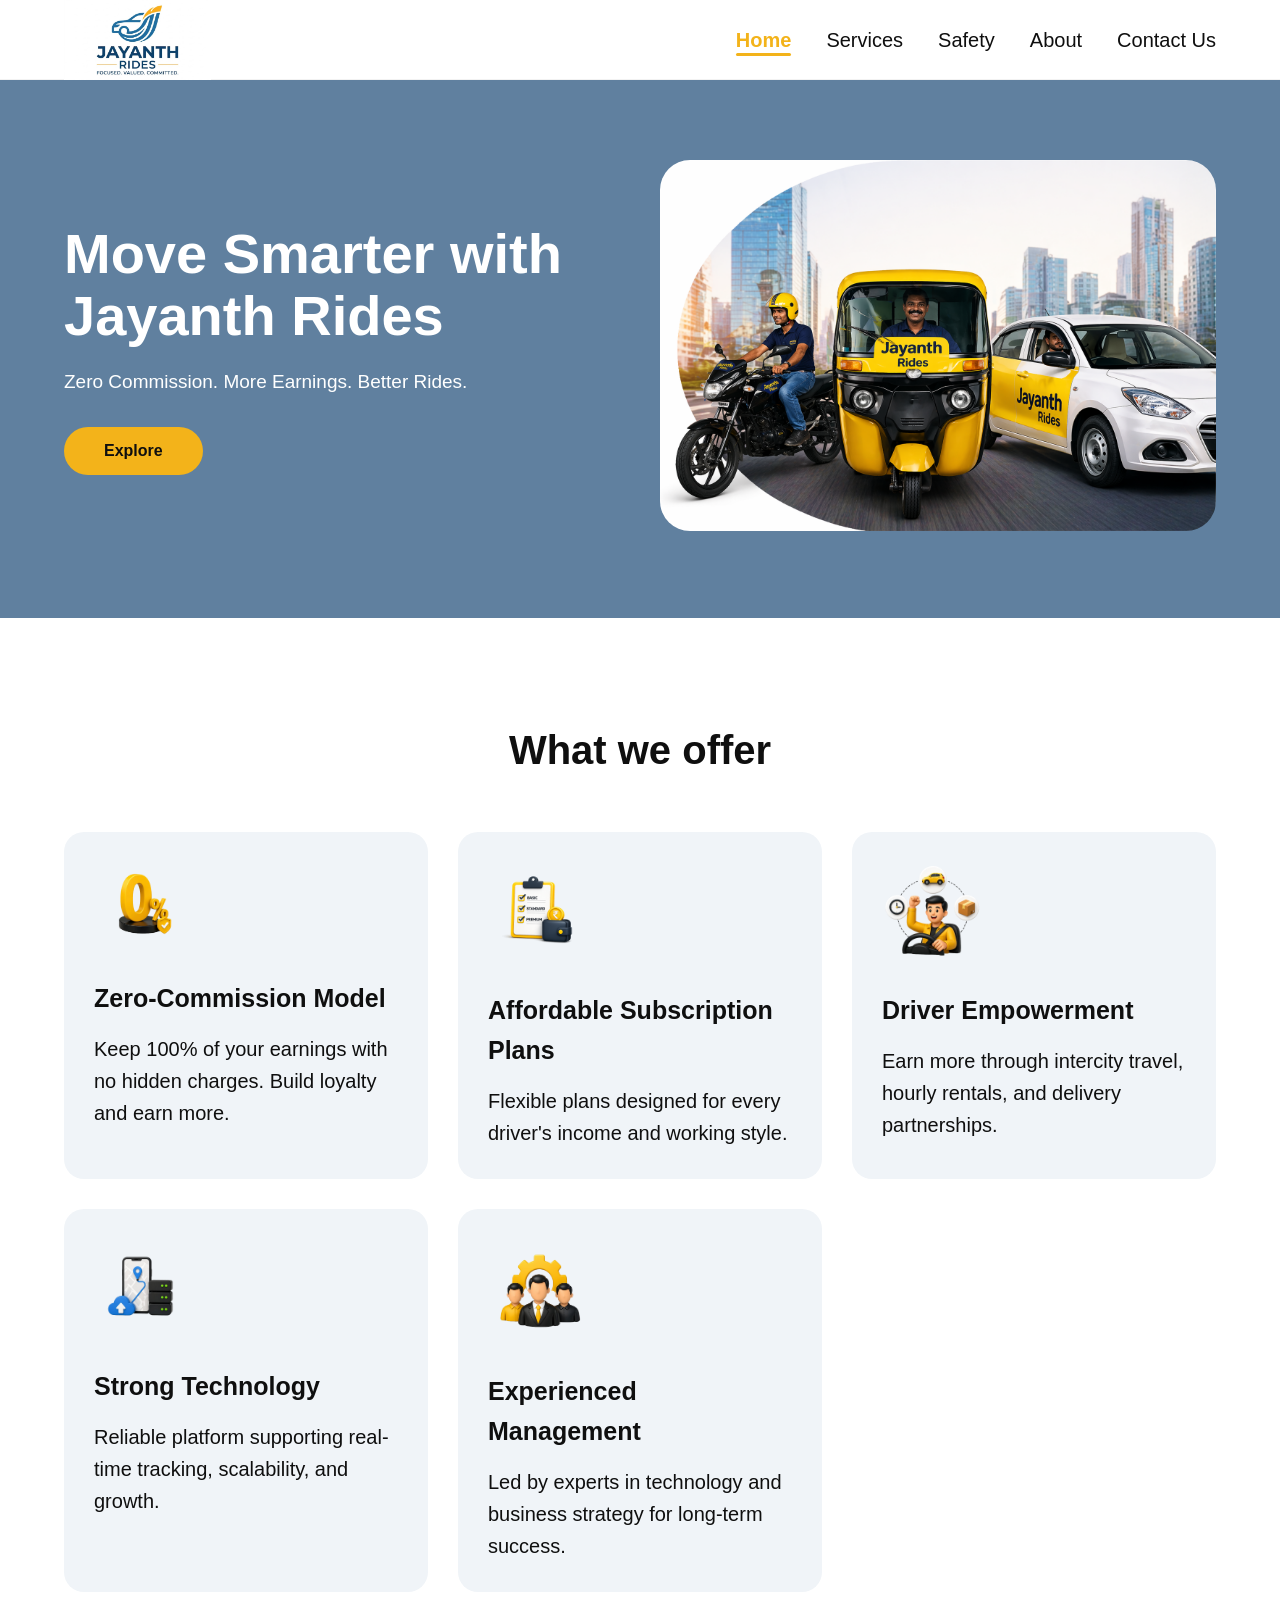
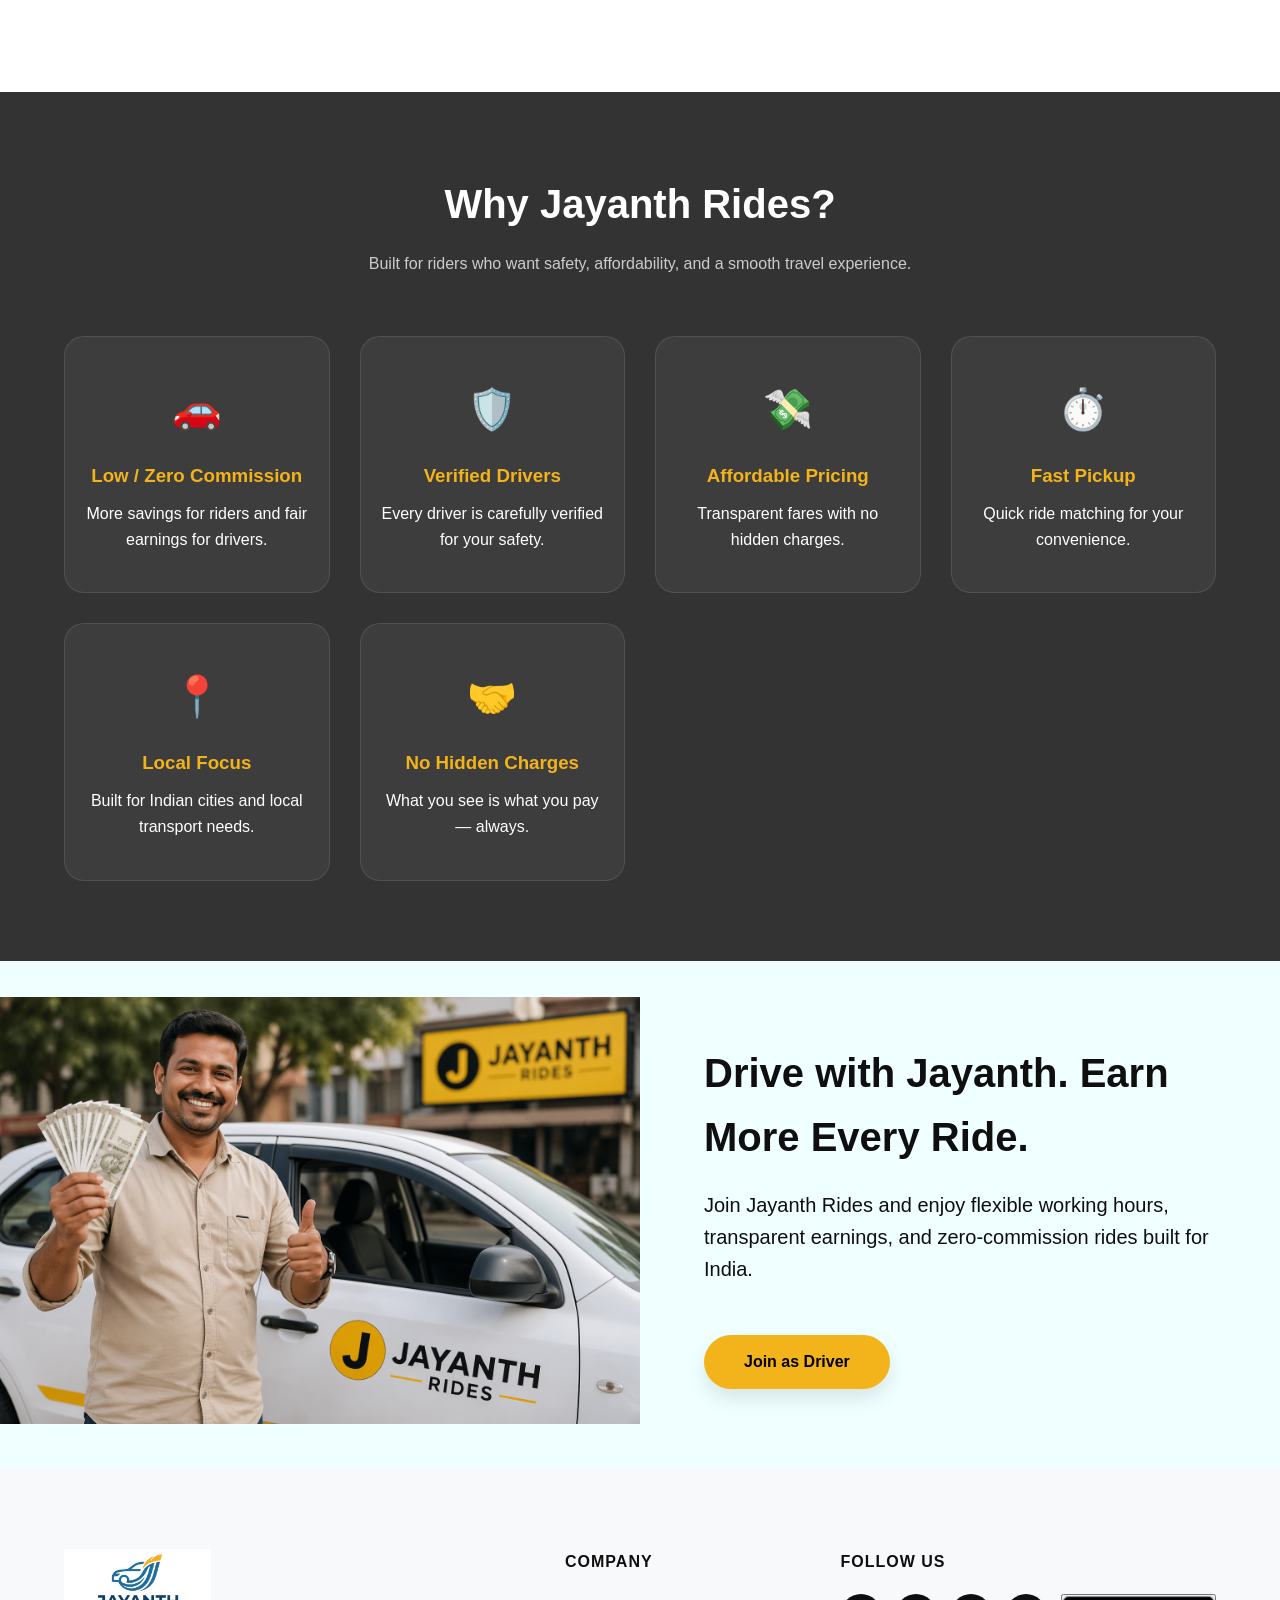
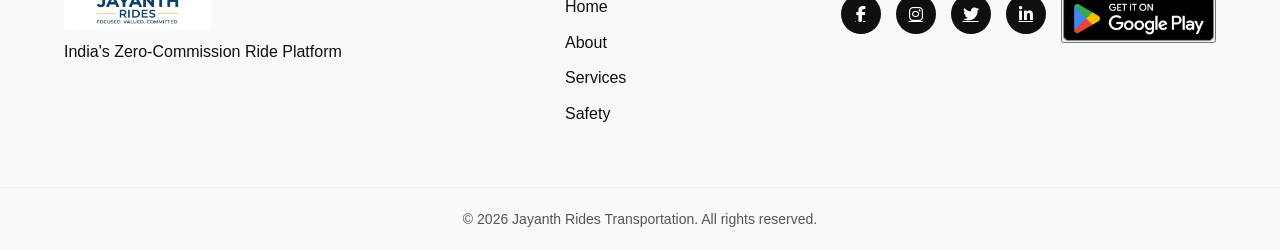
==== index.html @ 14e4a8d8 "Ride hailing" ====
<!DOCTYPE html>
<html lang="en">

<head>
  <meta charset="UTF-8">
  <title>Jayanth Rides</title>
  <meta name="viewport" content="width=device-width, initial-scale=1.0">
  <link rel="stylesheet" href="style.css">
  <link rel="stylesheet" href="https://cdnjs.cloudflare.com/ajax/libs/font-awesome/6.5.0/css/all.min.css">
</head>

<body class="about-page">
  <!-- NAVBAR -->
  <nav id="navbar">
    <div class="nav-container">
      <a href="index.html" class="logo">
        <img src="assets/logo.png" alt="Jayanth Rides Logo">
      </a>
      <ul id="navLinks">
        <li><a href="index.html" class="active">Home</a></li>
        <li><a href="services.html">Services</a></li>
        <li><a href="safety.html">Safety</a></li>
        <li><a href="about.html">About</a></li>
        <li><a href="contact.html">Contact Us</a></li>
      </ul>
      <div class="menu-icon" onclick="toggleMenu()">☰</div>
    </div>
  </nav>

<section class="hero">
  <div class="hero-container">
    <div class="hero-content">
      <h1>Move Smarter with <br><span>Jayanth Rides</span></h1>
      <p class="hero-subtext">Zero Commission. More Earnings. Better Rides.</p>
      <button class="explore-btn" onclick="scrollToSection('explore')">Explore</button>
    </div>
    
    <div class="hero-image">
      <img src="assets/banner.png" alt="Ride Banner">
    </div>
  </div>
</section>

  <!-- WHAT WE OFFER -->
  <section class="section">
    <h2>What we offer</h2>
    <div class="service-grid">
      <div class="service-card">
        <img src="assets/image1.png" alt="Zero-Commissions">
        <h3>Zero-Commission Model</h3>
        <p>Keep 100% of your earnings with no hidden charges. Build loyalty and earn more.</p>
      </div>
      <div class="service-card">
        <img src="assets/image2.png" alt="Subscription">
        <h3>Affordable Subscription Plans</h3>
        <p>Flexible plans designed for every driver's income and working style.</p>
      </div>
      <div class="service-card">
        <img src="assets/image3.png" alt="Empowerment">
        <h3>Driver Empowerment</h3>
        <p>Earn more through intercity travel, hourly rentals, and delivery partnerships.</p>
      </div>
      <div class="service-card">
        <img src="assets/image4.png" alt="Technology">
        <h3>Strong Technology</h3>
        <p>Reliable platform supporting real-time tracking, scalability, and growth.</p>
      </div>
      <div class="service-card">
        <img src="assets/image5.png" alt="Management">
        <h3>Experienced Management</h3>
        <p>Led by experts in technology and business strategy for long-term success.</p>
      </div>
    </div>
  </section>

<!-- WHY JAYANTH SECTION -->
  <section id="explore" class="why-section">
    <div class="why-container">
      <h2 class="why-title">Why Jayanth Rides?</h2>
      <p class="why-subtitle">
        Built for riders who want safety, affordability, and a smooth travel experience.
      </p>
      <div class="why-grid">
        <div class="why-card">
          <div class="icon">🚗</div>
          <h3>Low / Zero Commission</h3>
          <p>More savings for riders and fair earnings for drivers.</p>
        </div>
        <div class="why-card">
          <div class="icon">🛡️</div>
          <h3>Verified Drivers</h3>
          <p>Every driver is carefully verified for your safety.</p>
        </div>
        <div class="why-card">
          <div class="icon">💸</div>
          <h3>Affordable Pricing</h3>
          <p>Transparent fares with no hidden charges.</p>
        </div>
        <div class="why-card">
          <div class="icon">⏱️</div>
          <h3>Fast Pickup</h3>
          <p>Quick ride matching for your convenience.</p>
        </div>
        <div class="why-card">
          <div class="icon">📍</div>
          <h3>Local Focus</h3>
          <p>Built for Indian cities and local transport needs.</p>
        </div>
        <div class="why-card">
          <div class="icon">🤝</div>
          <h3>No Hidden Charges</h3>
          <p>What you see is what you pay — always.</p>
        </div>
      </div>
    </div>
  </section>

  <!-- BANNER SECTION -->
  <section class="driver-banner">
    <div class="driver-image">
      <img src="assets/banner2.png" alt="Driver with Jayanth Rides">
    </div>
    <div class="driver-text">
      <h2>Drive with Jayanth. Earn More Every Ride.</h2>
      <p>
        Join Jayanth Rides and enjoy flexible working hours, transparent earnings,
        and zero-commission rides built for India.
      </p>
      <button class="about-btn">Join as Driver</button>
    </div>
  </section>

  <!-- FOOTER -->
  <footer>
    <div class="footer-container">
      <div class="footer-brand">
          <a href="index.html" class="logo">
                <img src="assets/logo.png" alt="Jayanth Rides Logo">
          </a>
        <p>India's Zero-Commission Ride Platform</p>
      </div>
      <div class="footer-links">
        <h3>Company</h3>
        <a href="#">Home</a>
        <a href="about.html">About</a>
        <a href="services.html">Services</a>
        <a href="safety.html">Safety</a>
      </div>
      <div class="social-section">
        <h3>Follow Us</h3>
        <div class="social-icons">
          <a href="#"><i class="fab fa-facebook-f"></i></a>
          <a href="#"><i class="fab fa-instagram"></i></a>
          <a href="#"><i class="fab fa-twitter"></i></a>
          <a href="#"><i class="fab fa-linkedin-in"></i></a>
          <button><img src="assets/play.png" alt="Get it on Google Play" class="play-store-btn"></button>
        </div>
      </div>
    </div>
    <p class="copyright">© 2026 Jayanth Rides Transportation. All rights reserved.</p>
  </footer>
  <script src="script.js"></script>
</body>

</html>
---- style.css ----
/* --- Global Variables --- */
:root {
    --primary-black: #0f0f0f;
    --accent-gold: #f3b31a;
    --text-muted: #555555;
    --bg-light: #f8f9fa;
    --transition: all 0.4s cubic-bezier(0.165, 0.84, 0.44, 1);
}

* {
    margin: 0;
    padding: 0;
    box-sizing: border-box;
    font-family: 'Inter', sans-serif;
}

body {
    background-color: #fff;
    color: var(--primary-black);
    line-height: 1.6;
}

/* --- Navigation --- */
#navbar {
    background: rgba(255, 255, 255, 0.95);
    height: 80px;
    display: flex;
    align-items: center;
    top: 0;
    z-index: 1000;
    border-bottom: 1px solid rgba(0,0,0,0.05);
}

.nav-container {
    width: 90%;
    max-width: 1200px;
    margin: 0 auto;
    display: flex;
    justify-content: space-between;
    align-items: center;
}

.brand-btn {
    background-color:#60809f; 
    color: #ffffff;
    padding: 15px 22px;
    border-radius: 6px; 
    font-size: 20px;
    font-weight: 700;
    text-decoration: none;
    display: inline-block;
    letter-spacing: -0.3px;
    border: none;
    transition: all 0.3s ease;
    box-shadow: 0 2px 4px rgba(0, 0, 0, 0.1);
}
.logo img {
    height: 80px;       
    width: auto;
    display: block;
}

.logo {
    display: flex;
    align-items: center;
}
#navLinks {
    display: flex;
    list-style: none;
    gap: 35px;
}

#navLinks a {
    text-decoration: none;
    color: var(--primary-black);
    font-weight: 500;
    font-size: 20px;
    transition: var(--transition);
}

#navLinks a:hover {
    color: var(--accent-gold);
}
#navLinks li a.active {
    color: var(--accent-gold); 
    position: relative;
    font-weight: 600;
}
#navLinks li a.active::after {
    content: '';
    position: absolute;
    bottom: -5px; 
    left: 0;
    width: 100%;
    height: 3px;
    background-color: var(--accent-gold);
    border-radius: 2px;
}

/* --- Mobile Styling --- */
.menu-icon {
    display: none;
    font-size: 24px;
    cursor: pointer;
}
@media (max-width: 768px) {
    .menu-icon { display: block; }
    #navLinks {
        display: none;
        flex-direction: column;
        position: absolute;
        top: 80px; left: 0; width: 100%;
        background: white; padding: 20px;
        box-shadow: 0 10px 10px rgba(0,0,0,0.1);
    }
    #navLinks.active { display: flex; }
}

/* --- Hero Section --- */
.hero {
    padding: 80px 0;
    background: #60809f;
}

.hero-container {
    width: 90%;
    max-width: 1200px;
    margin: 0 auto;
    display: grid;
    grid-template-columns: 1fr 1fr;
    gap: 40px;
    align-items: center;
}

.hero-content h1 {
    font-size: 56px;
    font-weight: 900;
    line-height: 1.1;
    margin-bottom: 20px;
    color: white;
}

.hero-content p {
    font-size: 19px;
    color: white;
    margin-bottom: 30px;
}

.hero-content button {
    background: var(--accent-gold);
    color: var(--primary-black);
    padding: 15px 40px;
    border: none;
    border-radius: 50px;
    font-size: 16px;
    font-weight: 600;
    cursor: pointer;
    transition: var(--transition);
}

.hero-content button:hover {
    background: var(--bg-light);
    color: var(--primary-black);
    transform: translateY(-3px);
}

.hero-image img {
    width: 100%;
    border-radius: 30px;
}

@media (max-width: 768px) {
    .hero {
        padding: 40px 0; 
    }

    .hero-container {
        display: flex;
        flex-direction: column;
        align-items: center;
        text-align: center;
        padding: 0 20px;
    }
}
/* ---What We Offer --- */
.section {
    padding: 100px 0;
    max-width: 1200px;
    margin: 0 auto;
    width: 90%;
}

.section h2 {
    text-align: center;
    font-size: 40px;
    margin-bottom: 50px;
}

.service-grid {
    display: grid;
    grid-template-columns: repeat(auto-fit, minmax(300px, 1fr));
    gap: 30px;
}

.service-card {
    background-color: #f0f4f8;
    padding: 30px;
    border-radius: 20px;
    transition: var(--transition);
}

.service-card:hover {
    background: #fff;
    box-shadow: 0 20px 40px rgba(0,0,0,0.05);
    transform: translateY(-5px);
}

.service-card img {
    width: 100px;
    margin-bottom: 20px;
}

.service-card h3 {
    margin-bottom: 15px;
    font-size: 25px;
}
.service-card p {
    font-size: 20px;
}

/* --- Why Section --- */
.why-section {
    background: #333;;
    color: white;
    padding: 80px 0;
    text-align: center;
}

.why-title {
    font-size: 40px;
    margin-bottom: 15px;
}

.why-subtitle {
    color: #ccc;
    margin-bottom: 60px;
}

.why-grid {
    width: 90%;
    max-width: 1200px;
    margin: 0 auto;
    display: grid;
    grid-template-columns: repeat(auto-fit, minmax(250px, 1fr));
    gap: 30px;
}

.why-card {
    background: rgba(255,255,255,0.05);
    padding: 40px 20px;
    border-radius: 20px;
    border: 1px solid rgba(255,255,255,0.1);
    transition: var(--transition);
}

.why-card:hover {
    border-color: var(--accent-gold);
}

.why-card .icon {
    font-size: 40px;
    margin-bottom: 20px;
}

.why-card h3 {
    color: var(--accent-gold);
    margin-bottom: 10px;
}

/* --- Banner --- */
.driver-banner {
    display: grid;
    grid-template-columns: 1fr 1fr;
    background-color: azure;
    align-items: center;
}

.driver-text {
    padding: 80px 10%;
}

.driver-text h2 {
    font-size: 40px;
    margin-bottom: 20px;
}
.driver-text p {
    font-size: 20px;
    padding-bottom: 50px;
}
.driver-image img {
    width: 100%;
    height: 100%;
    object-fit: cover;
}
.about-btn {
    background-color: var(--accent-gold);
    padding: 18px 40px;
    border: none;
    border-radius: 50px;
    font-weight: 600;
    font-size: 16px;
    cursor: pointer;
    transition: var(--transition-smooth);
    box-shadow: 0 10px 20px rgba(0,0,0,0.1);
}

.about-btn:hover {
    background: var(--primary-black);
    color: var(--bg-light);
    transform: translateY(-3px);
    box-shadow: 0 15px 25px rgba(243, 179, 26, 0.3);
}
@media (max-width: 768px) {
    .driver-banner {
        grid-template-columns: 1fr; 
        display: flex;
        flex-direction: column;
        text-align: center;
        background-color: azure;
    }
}
/* --- Footer --- */
footer {
    background: var(--bg-light);
    padding: 80px 0 20px;
}

.footer-container {
    width: 90%;
    max-width: 1200px;
    margin: 0 auto;
    display: grid;
    grid-template-columns: 2fr 1fr 1fr;
    gap: 50px;
    margin-bottom: 50px;
}
.footer-container p{
    margin: 10px 0;
}

.footer-links h3, .social-section h3 {
    font-size: 16px;
    margin-bottom: 20px;
    text-transform: uppercase;
    letter-spacing: 1px;
}

.footer-links a {
    display: block;
    text-decoration: none;
    color: var(--primary-black);
    margin-bottom: 10px;
    transition: var(--transition);
}

.footer-links a:hover {
    color: var(--accent-gold);
}

.social-icons {
    display: flex;
    gap: 15px;
}

.social-icons a {
    width: 40px;
    height: 40px;
    background: var(--primary-black);
    color: white;
    display: flex;
    align-items: center;
    justify-content: center;
    border-radius: 50%;
    transition: var(--transition);
}

.social-icons a:hover {
    background: var(--accent-gold);
    color: var(--primary-black);
}

.copyright {
    text-align: center;
    border-top: 1px solid rgba(0,0,0,0.05);
    padding-top: 20px;
    color: var(--text-muted);
    font-size: 14px;
}

@media (max-width: 768px) {
    .footer-container {
        display: flex;
        flex-direction: column; 
        align-items: center;    
        text-align: center;
        gap: 30px;
    }

    .social-icons {
        justify-content: center; 
        flex-wrap: wrap;        
        width: 100%;
    }
}
button .play-store-btn{
 height: 45px;   
  width: auto;    
  display: block;
  cursor: pointer;
}
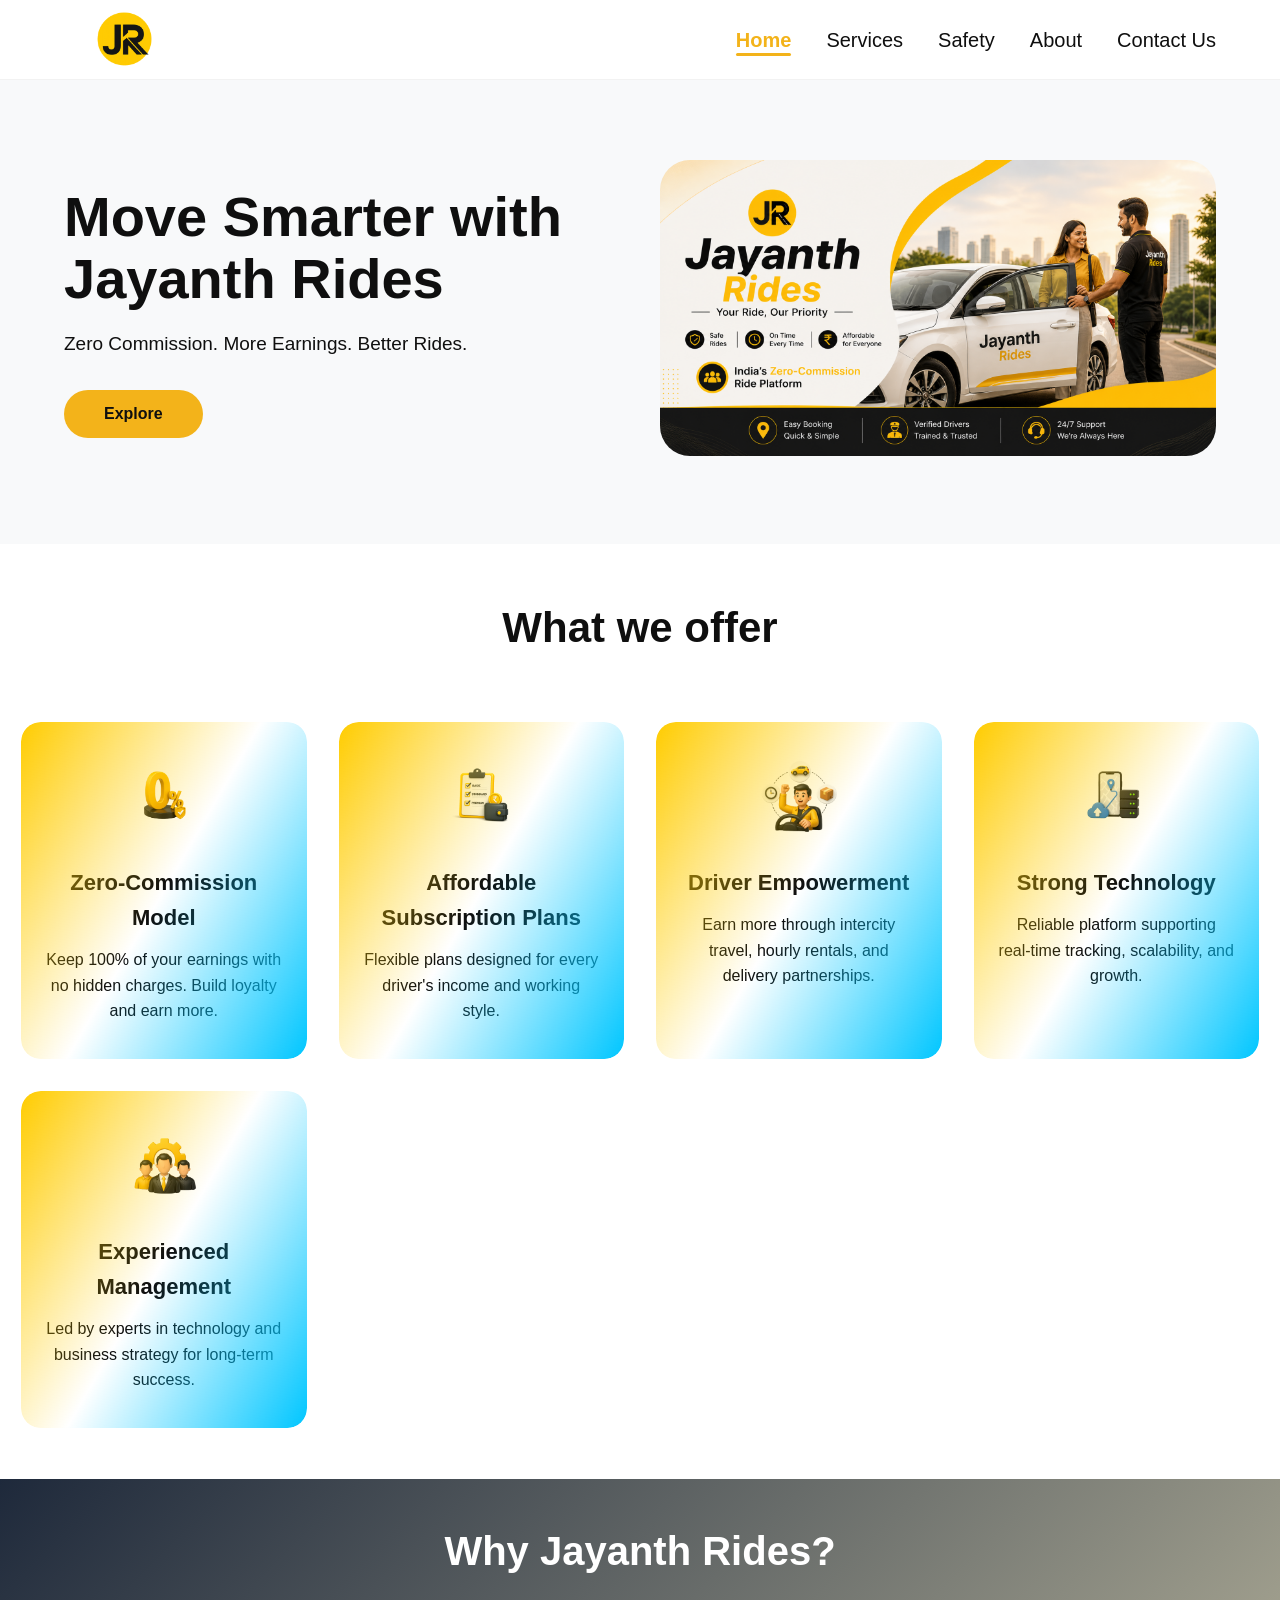
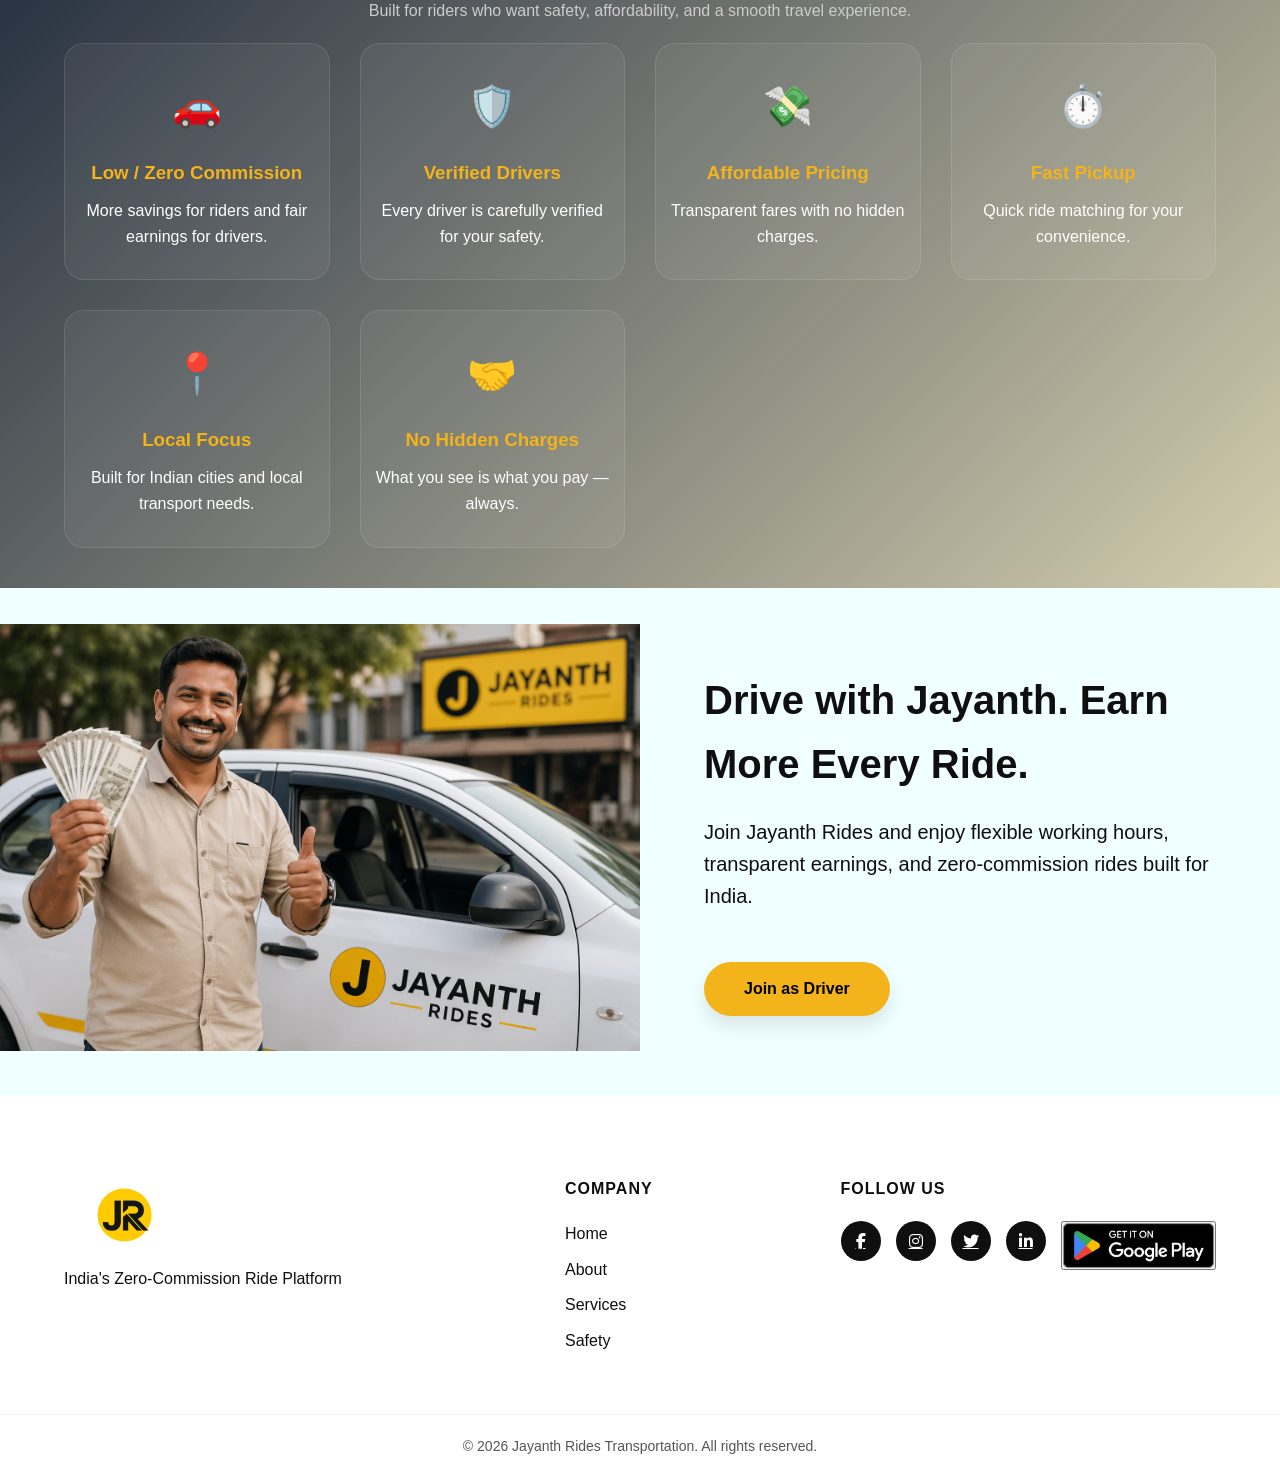
==== commit 2c655c2e: "Commiting last changes" ====
--- a/index.html
+++ b/index.html
@@ -13,9 +13,7 @@
   <!-- NAVBAR -->
   <nav id="navbar">
     <div class="nav-container">
-      <a href="index.html" class="logo">
-        <img src="assets/logo.png" alt="Jayanth Rides Logo">
-      </a>
+        <img class="logo" src="assets/logo2.png" alt="Jayanth Rides Logo">
       <ul id="navLinks">
         <li><a href="index.html" class="active">Home</a></li>
         <li><a href="services.html">Services</a></li>
@@ -36,7 +34,7 @@
     </div>
     
     <div class="hero-image">
-      <img src="assets/banner.png" alt="Ride Banner">
+      <img src="assets/banner1.png" alt="Ride Banner">
     </div>
   </div>
 </section>
@@ -134,10 +132,8 @@
   <footer>
     <div class="footer-container">
       <div class="footer-brand">
-          <a href="index.html" class="logo">
-                <img src="assets/logo.png" alt="Jayanth Rides Logo">
-          </a>
-        <p>India's Zero-Commission Ride Platform</p>
+            <img  class= "logo" src="assets/logo2.png" alt="Jayanth Rides Logo">
+            <p>India's Zero-Commission Ride Platform</p>
       </div>
       <div class="footer-links">
         <h3>Company</h3>
--- a/style.css
+++ b/style.css
@@ -54,16 +54,12 @@
     transition: all 0.3s ease;
     box-shadow: 0 2px 4px rgba(0, 0, 0, 0.1);
 }
-.logo img {
+.logo {
     height: 80px;       
     width: auto;
     display: block;
 }
 
-.logo {
-    display: flex;
-    align-items: center;
-}
 #navLinks {
     display: flex;
     list-style: none;
@@ -119,7 +115,7 @@
 /* --- Hero Section --- */
 .hero {
     padding: 80px 0;
-    background: #60809f;
+    background: var(--bg-light);
 }
 
 .hero-container {
@@ -137,12 +133,12 @@
     font-weight: 900;
     line-height: 1.1;
     margin-bottom: 20px;
-    color: white;
+    color: var(--primary-black);
 }
 
 .hero-content p {
     font-size: 19px;
-    color: white;
+    color: var(--primary-black);
     margin-bottom: 30px;
 }
 
@@ -182,57 +178,81 @@
         padding: 0 20px;
     }
 }
-/* ---What We Offer --- */
+/* Offer Section */
 .section {
-    padding: 100px 0;
-    max-width: 1200px;
-    margin: 0 auto;
-    width: 90%;
+    padding: 50px 20px;
+    max-width: 1300px;
+    margin: auto;
 }
 
 .section h2 {
     text-align: center;
-    font-size: 40px;
-    margin-bottom: 50px;
+    font-size: 42px;
+    font-weight: 700;
+    margin-bottom: 60px;
 }
 
 .service-grid {
     display: grid;
-    grid-template-columns: repeat(auto-fit, minmax(300px, 1fr));
+    grid-template-columns: repeat(auto-fit, minmax(280px, 1fr));
     gap: 30px;
 }
 
 .service-card {
-    background-color: #f0f4f8;
-    padding: 30px;
+    position: relative;
+    backdrop-filter: blur(12px);
     border-radius: 20px;
-    transition: var(--transition);
+    padding: 35px 25px;
+    text-align: center;
+    transition: all 0.35s ease;
+    border: 1px solid rgba(255, 255, 255, 0.3);
+    overflow: hidden;
+}
+
+.service-card::before {
+    content: "";
+    position: absolute;
+    inset: 0;
+    border-radius: 20px;
+    padding: 1px;
+    background: linear-gradient(120deg, #ffcc00, transparent, #00c6ff);
 }
 
 .service-card:hover {
-    background: #fff;
-    box-shadow: 0 20px 40px rgba(0,0,0,0.05);
-    transform: translateY(-5px);
+    transform: translateY(-10px) scale(1.02);
+    box-shadow: 0 25px 50px rgba(0,0,0,0.08);
 }
 
 .service-card img {
-    width: 100px;
-    margin-bottom: 20px;
+    width: 80px;
+    height: 80px;
+    object-fit: contain;
+    margin-bottom: 20px;
+    transition: transform 0.3s ease;
+}
+
+.service-card:hover img {
+    transform: rotate(5deg) scale(1.1);
 }
 
 .service-card h3 {
-    margin-bottom: 15px;
-    font-size: 25px;
-}
+    font-size: 22px;
+    margin-bottom: 12px;
+    font-weight: 600;
+    color: var(--primary-black);
+}
+
 .service-card p {
-    font-size: 20px;
+    font-size: 16px;
+    color: var(--primary-black);
+    line-height: 1.6;
 }
 
 /* --- Why Section --- */
 .why-section {
-    background: #333;;
+    background: linear-gradient(135deg, #1e293b, #D3CDAE);
     color: white;
-    padding: 80px 0;
+    padding: 40px 0;
     text-align: center;
 }
 
@@ -243,7 +263,7 @@
 
 .why-subtitle {
     color: #ccc;
-    margin-bottom: 60px;
+    margin-bottom: 20px;
 }
 
 .why-grid {
@@ -251,16 +271,21 @@
     max-width: 1200px;
     margin: 0 auto;
     display: grid;
-    grid-template-columns: repeat(auto-fit, minmax(250px, 1fr));
+    grid-template-columns: 1fr 1fr 1fr 1fr;
     gap: 30px;
 }
 
+@media (max-width: 768px){
+    .why-grid{
+    grid-template-columns: 1fr;
+    }
+}
 .why-card {
     background: rgba(255,255,255,0.05);
-    padding: 40px 20px;
+    padding: 30px 10px;
     border-radius: 20px;
     border: 1px solid rgba(255,255,255,0.1);
-    transition: var(--transition);
+    
 }
 
 .why-card:hover {
@@ -330,8 +355,13 @@
     }
 }
 /* --- Footer --- */
+@media (max-width: 768px) {
+  .logo {
+    margin: 0 auto;
+  }
+}
 footer {
-    background: var(--bg-light);
+    background: white;
     padding: 80px 0 20px;
 }
 
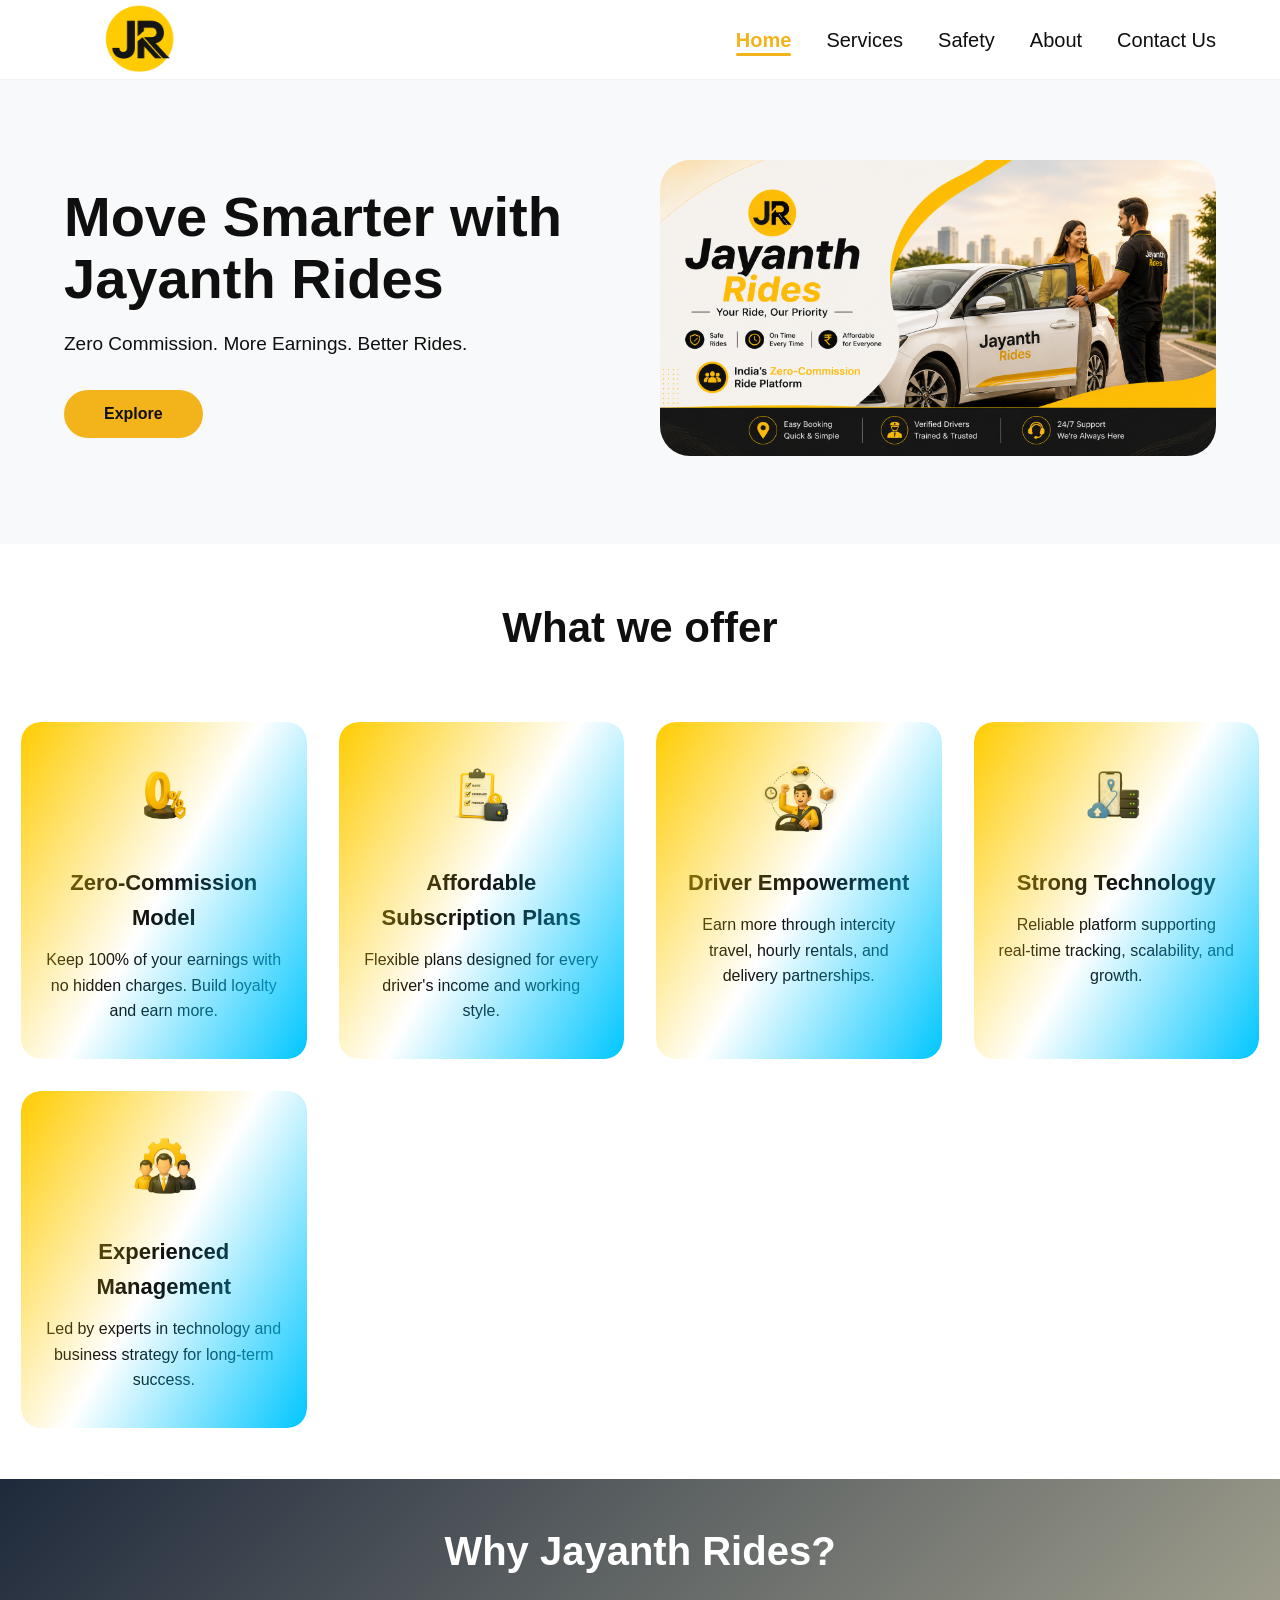
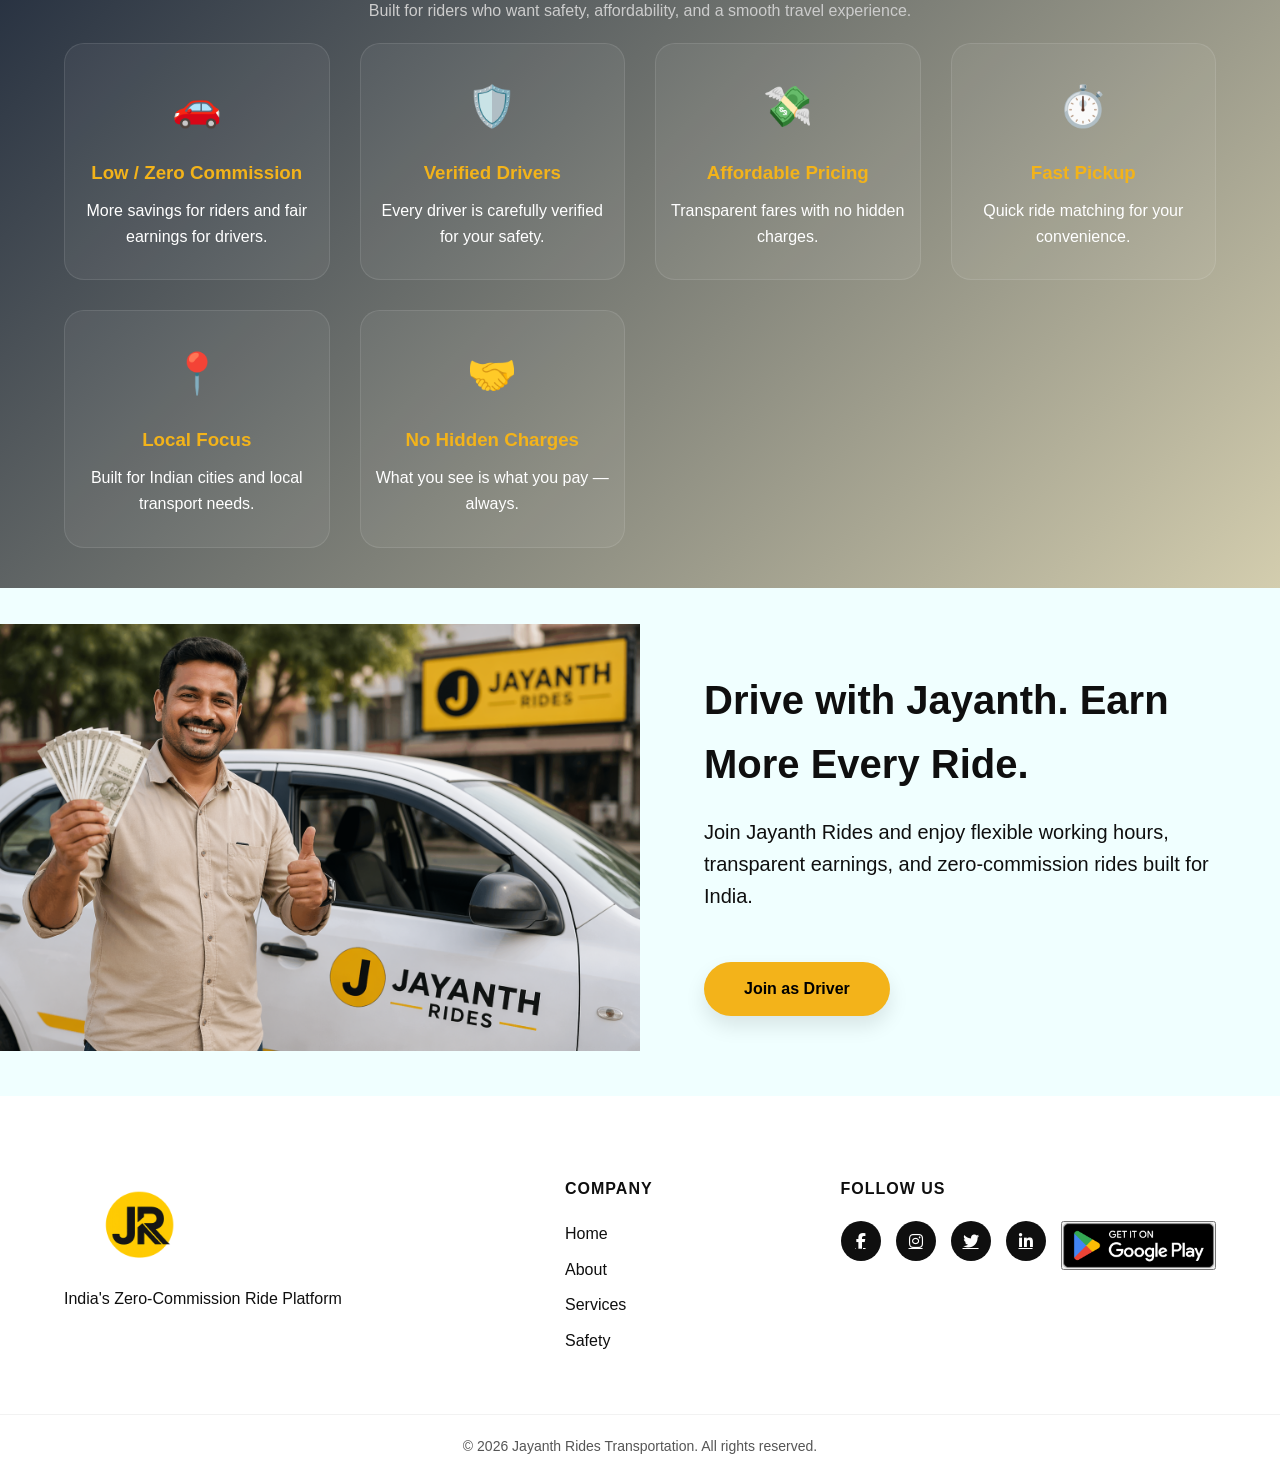
==== commit 82d67575: "changes to logo" ====
--- a/index.html
+++ b/index.html
@@ -21,7 +21,7 @@
         <li><a href="about.html">About</a></li>
         <li><a href="contact.html">Contact Us</a></li>
       </ul>
-      <div class="menu-icon" onclick="toggleMenu()">☰</div>
+      <div class="menu-icon" onclick="toggleMenu()"><i class="fa fa-bars" style="font-size:36px"></i></div>
     </div>
   </nav>
 
--- a/style.css
+++ b/style.css
@@ -55,11 +55,15 @@
     box-shadow: 0 2px 4px rgba(0, 0, 0, 0.1);
 }
 .logo {
-    height: 80px;       
+    height: 100px;       
     width: auto;
     display: block;
 }
-
+@media (max-width: 768px){
+    .logo{
+        margin-left: -30px;
+    }
+}
 #navLinks {
     display: flex;
     list-style: none;
@@ -356,7 +360,8 @@
 }
 /* --- Footer --- */
 @media (max-width: 768px) {
-  .logo {
+  .footer-brand img {
+    display: block;
     margin: 0 auto;
   }
 }
